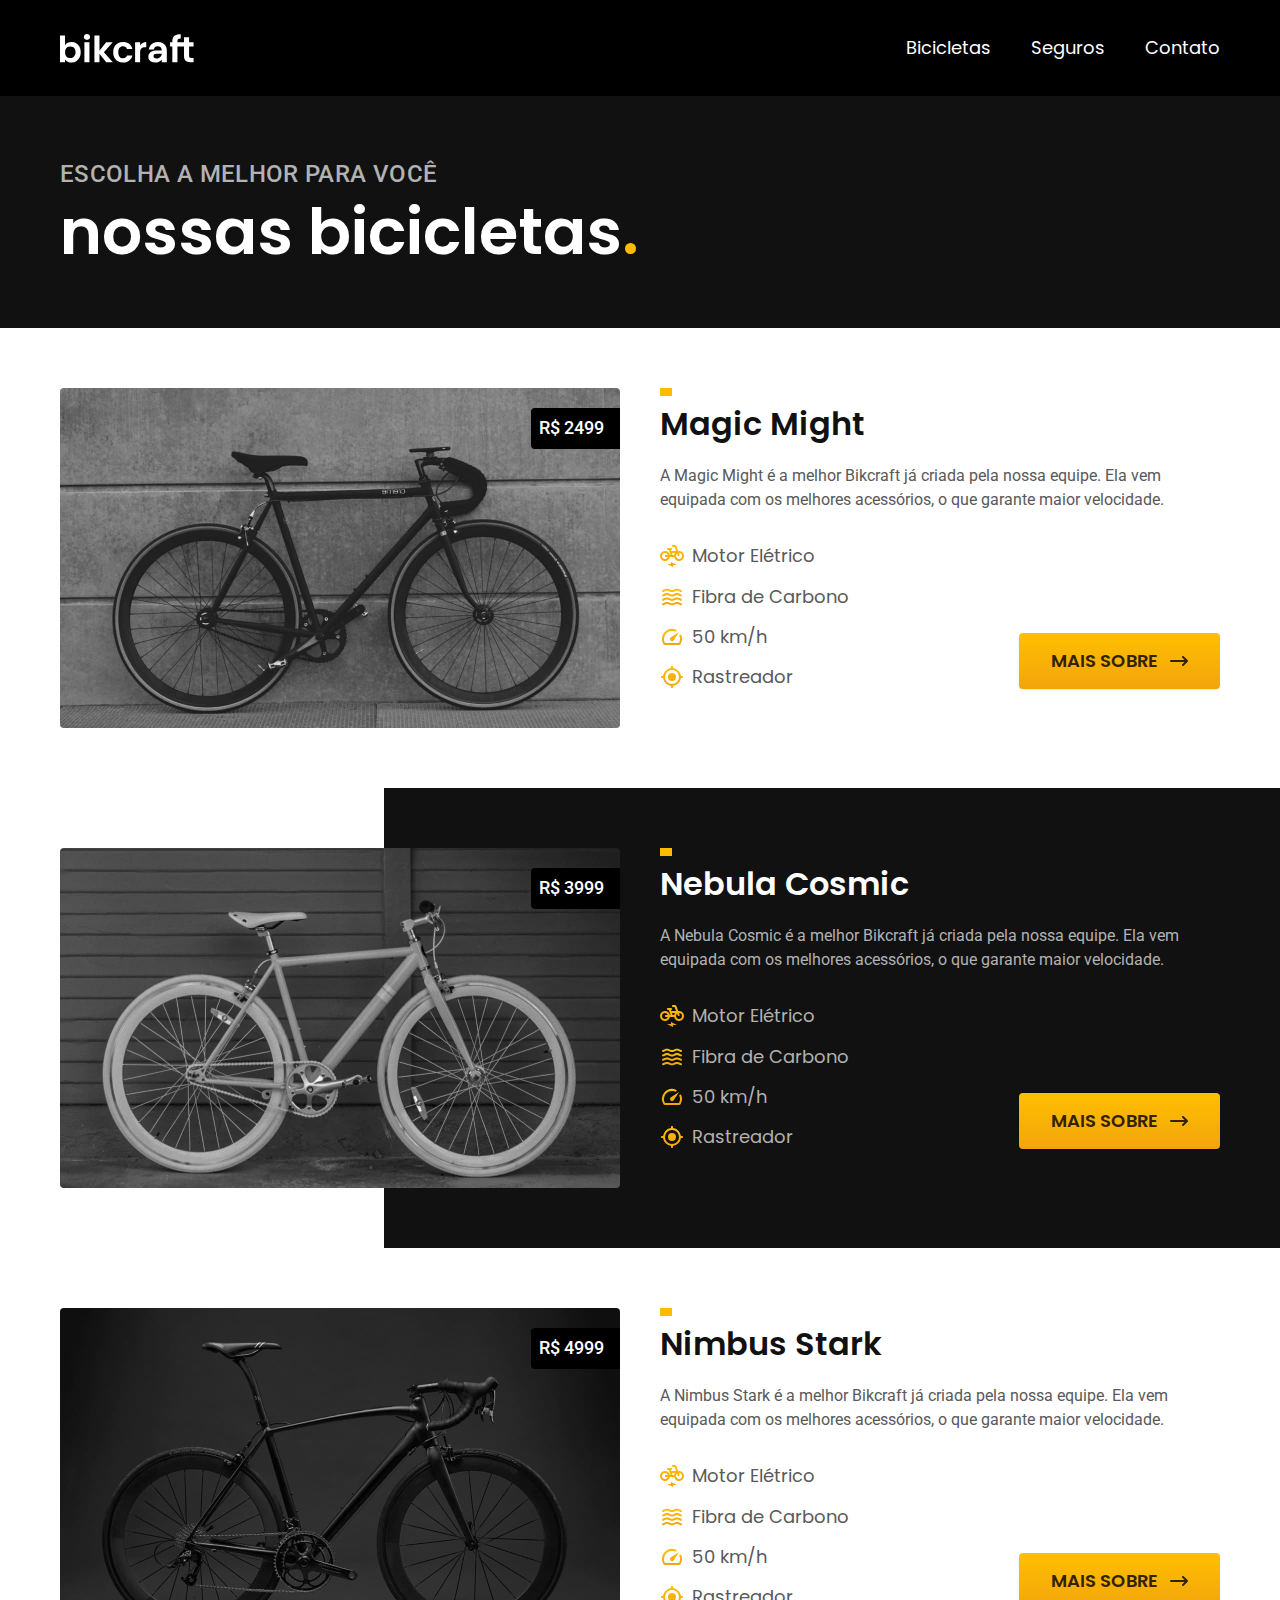
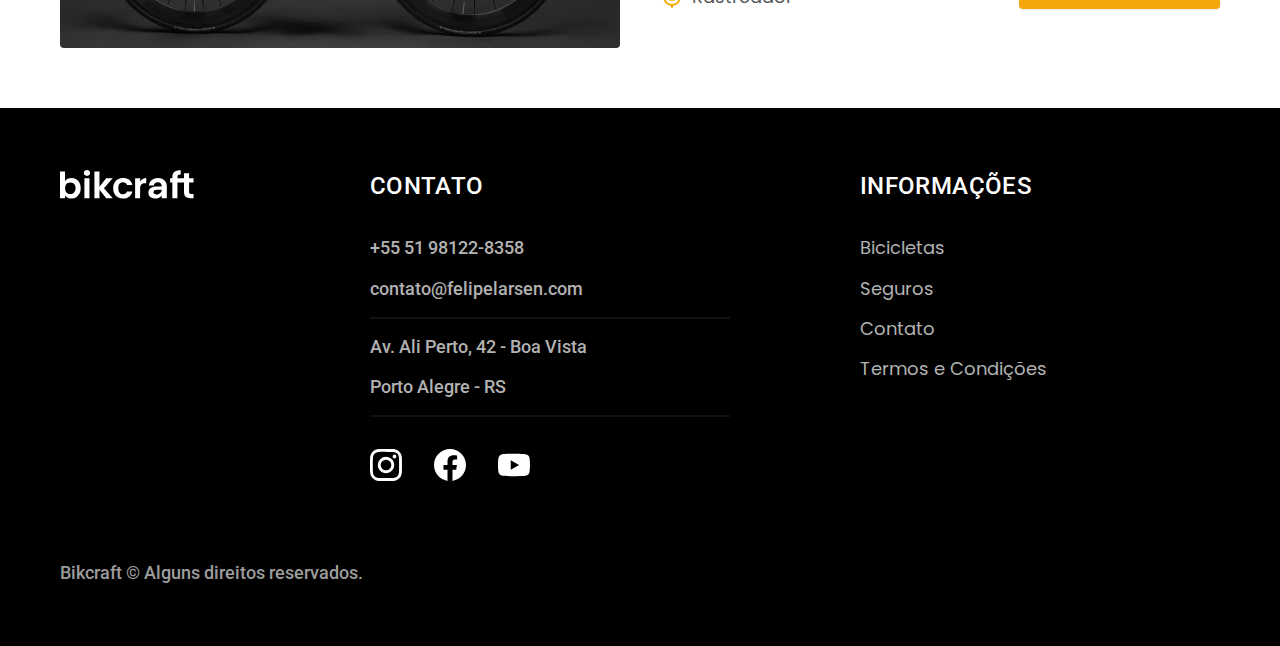
==== bicicletas.html @ 923da446 "Bicicletas Page" ====
<!DOCTYPE html>
<html lang="pt-br">

<head>
  <meta charset="UTF-8">
  <meta http-equiv="X-UA-Compatible" content="IE=edge">
  <meta name="viewport" content="width=device-width, initial-scale=1.0">

  <title>Termos e Condições | Bikcraft</title>

  <meta name="description" content="Termos e Condições.">

  <link rel="stylesheet" href="./css/style.css">

  <link rel="preconnect" href="https://fonts.googleapis.com">
  <link rel="preconnect" href="https://fonts.gstatic.com" crossorigin>
  <link href="https://fonts.googleapis.com/css2?family=Merriweather:ital,wght@1,900&family=Poppins:wght@400;600&family=Roboto:wght@400;500&display=swap" rel="stylesheet">
</head>

<body id="bicicletas">
  <header class="header-bg">
    <div class="header container">
      <a href="./">
        <img src="./img/bikcraft.svg" alt="Bikcraft">
      </a>

      <nav aria-label="primaria">
        <ul class="header-menu font-1-m cor-0">
          <li><a href="./bicicletas.html">Bicicletas</a></li>
          <li><a href="./seguros.html">Seguros</a></li>
          <li><a href="./contato.html">Contato</a></li>
        </ul>
      </nav>
    </div>
  </header>

  <main>
    <div class="titulo-bg">
      <div class="titulo container">
        <p class="font-2-l-b cor-5">Escolha a melhor para você</p>
        <h1 class="font-1-xxl cor-0">nossas bicicletas<span class="cor-p1">.</span></h1>
      </div>
    </div>

    <div class="bicicletas container">
      <div class="bicicletas-imagem">
        <img src="./img/bicicletas/magic.jpg" alt="Bicicleta preta">
        <span class="font-2-m cor-0">R$ 2499</span>
      </div>
      <div class="bicicletas-conteudo">
        <h2 class="font-1-xl">Magic Might</h2>
        <p class="font-2-s cor-8">
          A Magic Might é a melhor Bikcraft já criada pela nossa equipe. Ela vem equipada com os melhores acessórios, o que garante maior velocidade.
        </p>
        <ul class="font-1-m cor-8">
          <li><img src="./img/icones/eletrica.svg" alt="">Motor Elétrico</li>
          <li><img src="./img/icones/carbono.svg" alt="">Fibra de Carbono</li>
          <li><img src="./img/icones/velocidade.svg" alt="">50 km/h</li>
          <li><img src="./img/icones/rastreador.svg" alt="">Rastreador</li>
        </ul>
        <a class="botao seta" href="./bicicletas/magic.html">Mais Sobre</a>
      </div>
    </div>

    <div class="bicicletas-bg">
      <div class="bicicletas container">
        <div class="bicicletas-imagem">
          <img src="./img/bicicletas/nebula.jpg" alt="Bicicleta branca">
          <span class="font-2-m cor-0">R$ 3999</span>
        </div>
        <div class="bicicletas-conteudo">
          <h2 class="font-1-xl cor-0">Nebula Cosmic</h2>
          <p class="font-2-s cor-5">
            A Nebula Cosmic é a melhor Bikcraft já criada pela nossa equipe. Ela vem equipada com os melhores acessórios, o que garante maior velocidade.
          </p>
          <ul class="font-1-m cor-5">
            <li><img src="./img/icones/eletrica.svg" alt="">Motor Elétrico</li>
            <li><img src="./img/icones/carbono.svg" alt="">Fibra de Carbono</li>
            <li><img src="./img/icones/velocidade.svg" alt="">50 km/h</li>
            <li><img src="./img/icones/rastreador.svg" alt="">Rastreador</li>
          </ul>
          <a class="botao seta" href="./bicicletas/nebula.html">Mais Sobre</a>
        </div>
      </div>
    </div>

    <div class="bicicletas container">
      <div class="bicicletas-imagem">
        <img src="./img/bicicletas/nimbus.jpg" alt="Bicicleta preta">
        <span class="font-2-m cor-0">R$ 4999</span>
      </div>
      <div class="bicicletas-conteudo">
        <h2 class="font-1-xl">Nimbus Stark</h2>
        <p class="font-2-s cor-8">
          A Nimbus Stark é a melhor Bikcraft já criada pela nossa equipe. Ela vem equipada com os melhores acessórios, o que garante maior velocidade.
        </p>
        <ul class="font-1-m cor-8">
          <li><img src="./img/icones/eletrica.svg" alt="">Motor Elétrico</li>
          <li><img src="./img/icones/carbono.svg" alt="">Fibra de Carbono</li>
          <li><img src="./img/icones/velocidade.svg" alt="">50 km/h</li>
          <li><img src="./img/icones/rastreador.svg" alt="">Rastreador</li>
        </ul>
        <a class="botao seta" href="./bicicletas/nimbus.html">Mais Sobre</a>
      </div>
    </div>
  </main>

  <footer class="footer-bg">
    <div class="footer container">
      <img src="./img/bikcraft.svg" alt="Bikcraft">

      <div class="footer-contato">
        <h3 class="font-2-l-b cor-0">Contato</h3>
        <ul class="font-2-m cor-5">
          <li><a href="tel:+5551981228358">+55 51 98122-8358</a></li>
          <li><a href="mailto:contato@felipelarsen.com">contato@felipelarsen.com</a></li>
          <li>Av. Ali Perto, 42 - Boa Vista</li>
          <li>Porto Alegre - RS</li>
        </ul>
        <div class="footer-redes">
          <a href="./"><img src="./img/redes/instagram.svg" alt="Instagram"></a>
          <a href="./"><img src="./img/redes/facebook.svg" alt="Facebook"></a>
          <a href="./"><img src="./img/redes/youtube.svg" alt="Youtube"></a>
        </div>
      </div>

      <div class="footer-informacoes">
        <h3 class="font-2-l-b cor-0">Informações</h3>
        <nav>
          <ul class="font-1-m cor-5">
            <li><a href="./bicicletas.html">Bicicletas</a></li>
            <li><a href="./seguros.html">Seguros</a></li>
            <li><a href="./contato.html">Contato</a></li>
            <li><a href="./termos.html">Termos e Condições</a></li>
          </ul>
        </nav>
      </div>

      <p class="footer-copy font-2-m cor-6">Bikcraft © Alguns direitos reservados.</p>
    </div>
  </footer>
</body>

</html>
---- css/style.css ----
/* GLOBAL */
@import "./global/global.css";
@import "./utilidades/tipografia.css";
@import "./utilidades/cores.css";

@import "./global/header.css";
@import "./global/footer.css";

/* UTILIDADES */
@import "./utilidades/components.css";

/* HOME */
@import "./home/introducao.css";
@import "./home/tecnologia.css";
@import "./home/parceiros.css";
@import "./home/depoimento.css";

/* BICICLETAS */
@import "./bicicletas/bicicletas-lista.css";
@import "./bicicletas/bicicletas.css";

/* SEGUROS */
@import "./seguros/seguros.css";

/* TERMOS */
@import "./termos/termos.css";
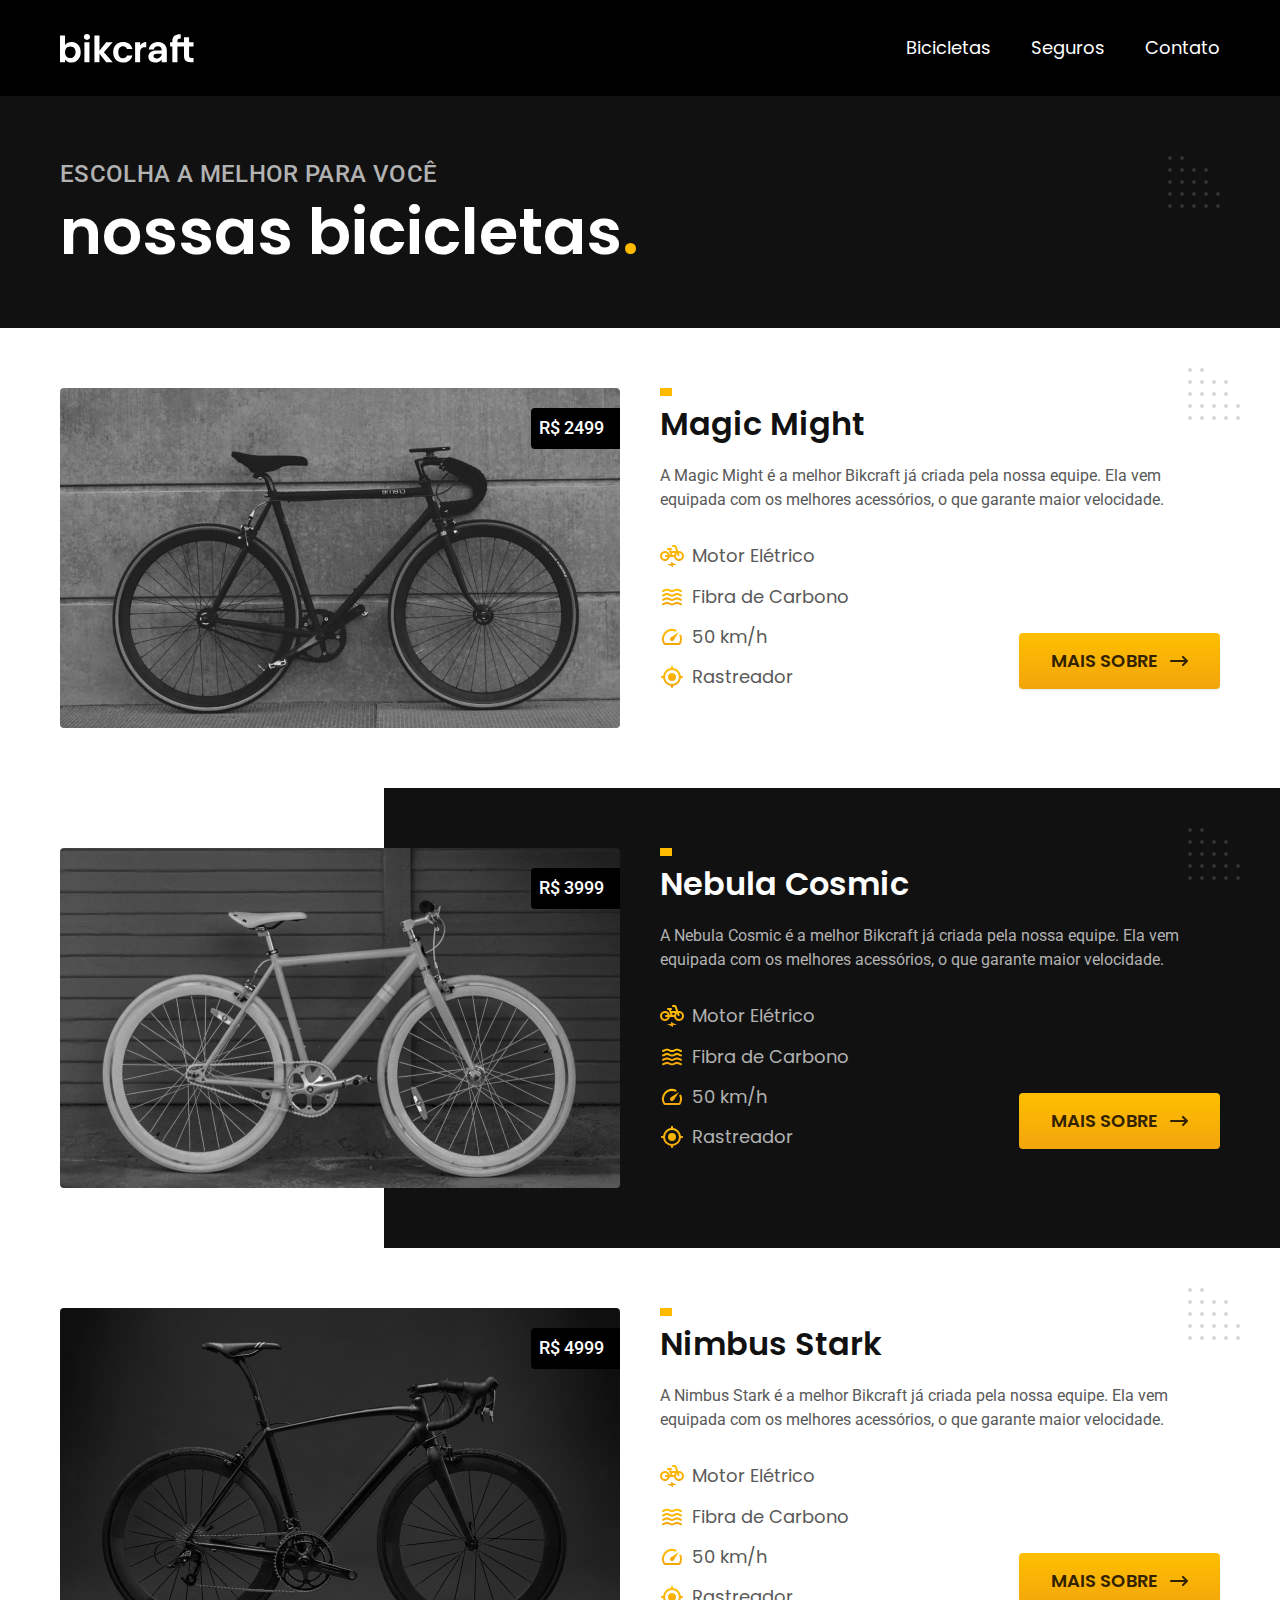
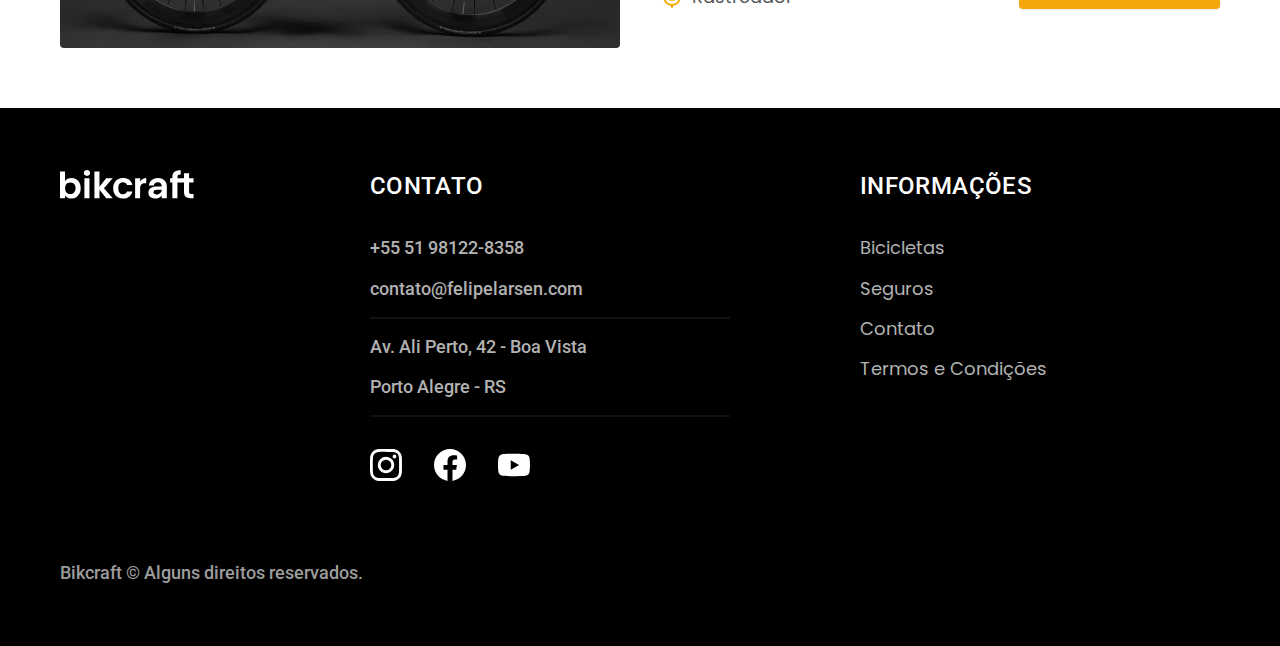
==== commit d4562c0f: "Otimizacoes" ====
--- a/bicicletas.html
+++ b/bicicletas.html
@@ -6,10 +6,11 @@
   <meta http-equiv="X-UA-Compatible" content="IE=edge">
   <meta name="viewport" content="width=device-width, initial-scale=1.0">
 
-  <title>Termos e Condições | Bikcraft</title>
+  <title>Bicicletas | Bikcraft</title>
 
-  <meta name="description" content="Termos e Condições.">
+  <meta name="description" content="Bicicletas.">
 
+  <link rel="preload" href="./css/style.css" as="style">
   <link rel="stylesheet" href="./css/style.css">
 
   <link rel="preconnect" href="https://fonts.googleapis.com">
--- a/css/style.css
+++ b/css/style.css
@@ -8,6 +8,7 @@
 
 /* UTILIDADES */
 @import "./utilidades/components.css";
+@import "./utilidades/formulario.css";
 
 /* HOME */
 @import "./home/introducao.css";
@@ -21,6 +22,19 @@
 
 /* SEGUROS */
 @import "./seguros/seguros.css";
+@import "./seguros/vantagens.css";
+@import "./seguros/perguntas.css";
+
+/* CONTATO */
+@import "./contato/contato.css";
+@import "./contato/lojas.css";
 
 /* TERMOS */
-@import "./termos/termos.css";+@import "./termos/termos.css";
+
+/* BICICLETA */
+@import "./bicicleta/bicicleta.css";
+@import "./bicicleta/seguro.css";
+
+/* ORCAMENTO */
+@import "./orcamento/orcamento.css"--- a/css/style.css
+++ b/css/style.css
@@ -8,6 +8,7 @@
 
 /* UTILIDADES */
 @import "./utilidades/components.css";
+@import "./utilidades/formulario.css";
 
 /* HOME */
 @import "./home/introducao.css";
@@ -21,6 +22,19 @@
 
 /* SEGUROS */
 @import "./seguros/seguros.css";
+@import "./seguros/vantagens.css";
+@import "./seguros/perguntas.css";
+
+/* CONTATO */
+@import "./contato/contato.css";
+@import "./contato/lojas.css";
 
 /* TERMOS */
-@import "./termos/termos.css";+@import "./termos/termos.css";
+
+/* BICICLETA */
+@import "./bicicleta/bicicleta.css";
+@import "./bicicleta/seguro.css";
+
+/* ORCAMENTO */
+@import "./orcamento/orcamento.css"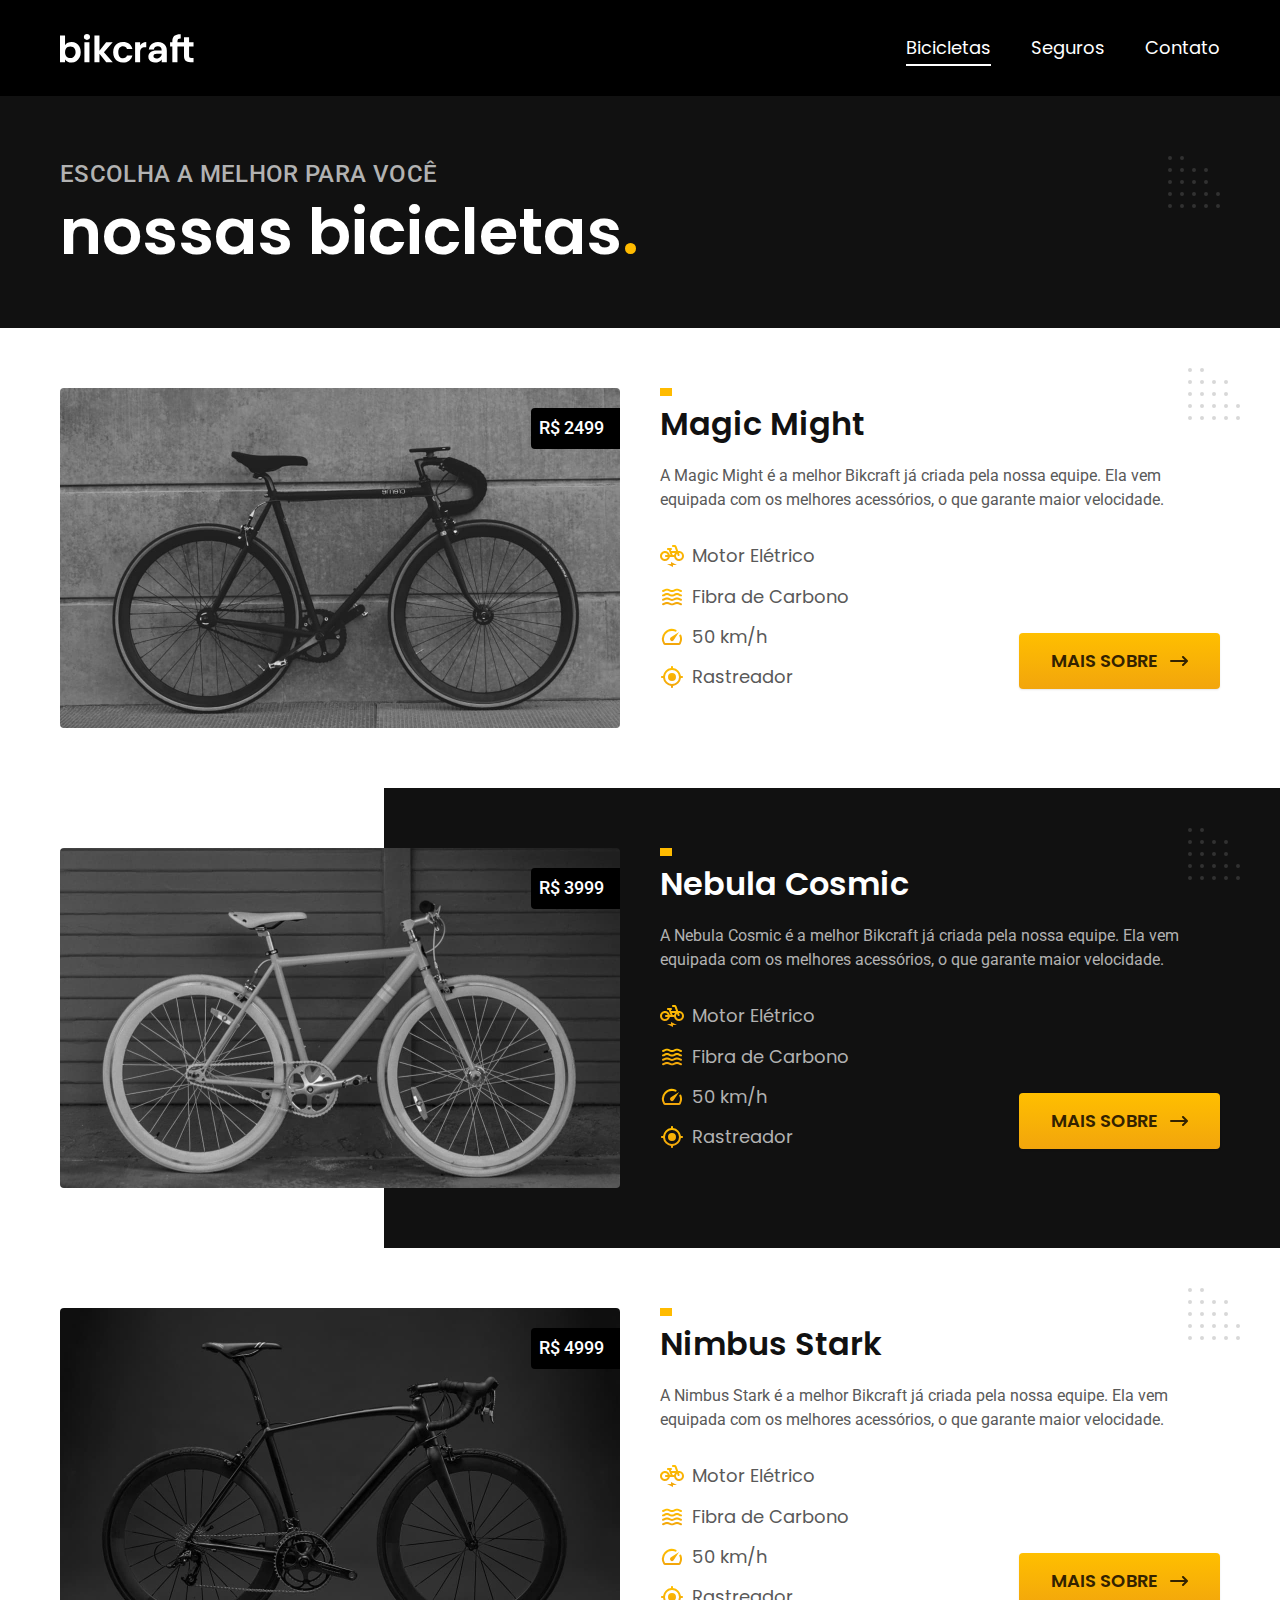
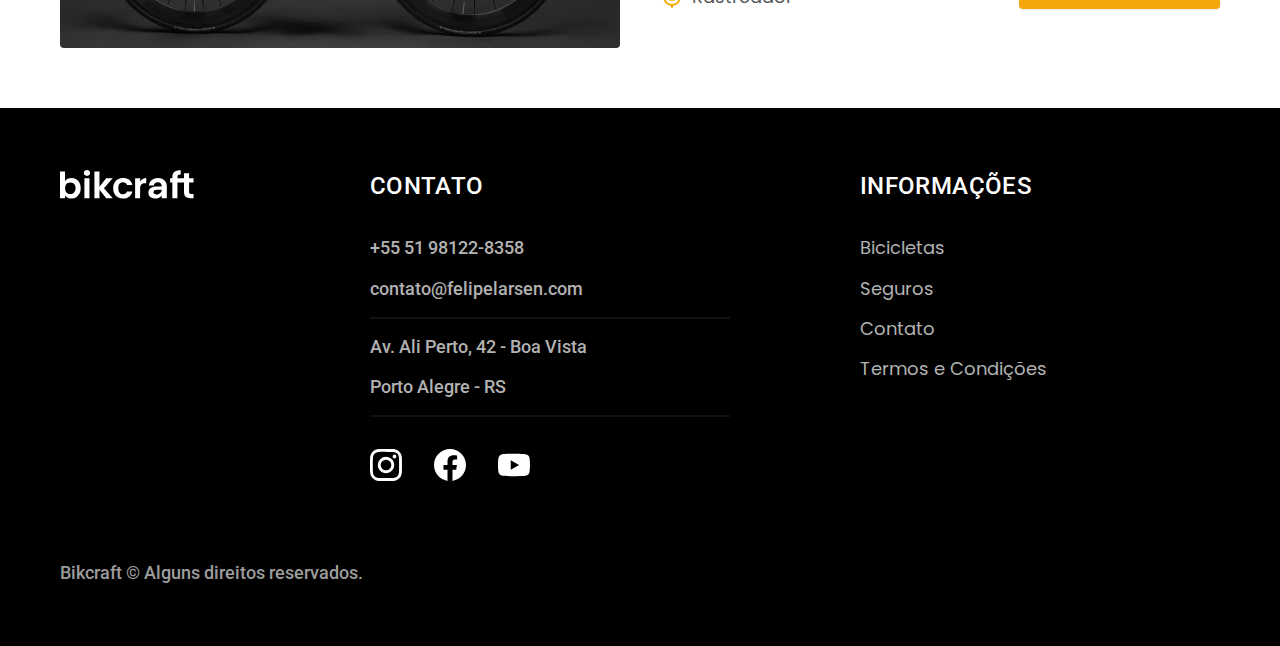
==== commit 61eacdf9: "Javascript" ====
--- a/bicicletas.html
+++ b/bicicletas.html
@@ -16,6 +16,7 @@
   <link rel="preconnect" href="https://fonts.googleapis.com">
   <link rel="preconnect" href="https://fonts.gstatic.com" crossorigin>
   <link href="https://fonts.googleapis.com/css2?family=Merriweather:ital,wght@1,900&family=Poppins:wght@400;600&family=Roboto:wght@400;500&display=swap" rel="stylesheet">
+  <script>document.documentElement.classList.add('js')</script>
 </head>
 
 <body id="bicicletas">
@@ -140,6 +141,7 @@
       <p class="footer-copy font-2-m cor-6">Bikcraft © Alguns direitos reservados.</p>
     </div>
   </footer>
+  <script src="./js/script.js"></script>
 </body>
 
 </html>--- a/css/style.css
+++ b/css/style.css
@@ -2,6 +2,7 @@
 @import "./global/global.css";
 @import "./utilidades/tipografia.css";
 @import "./utilidades/cores.css";
+@import "./utilidades/animacao.css";
 
 @import "./global/header.css";
 @import "./global/footer.css";
--- a/css/style.css
+++ b/css/style.css
@@ -2,6 +2,7 @@
 @import "./global/global.css";
 @import "./utilidades/tipografia.css";
 @import "./utilidades/cores.css";
+@import "./utilidades/animacao.css";
 
 @import "./global/header.css";
 @import "./global/footer.css";
